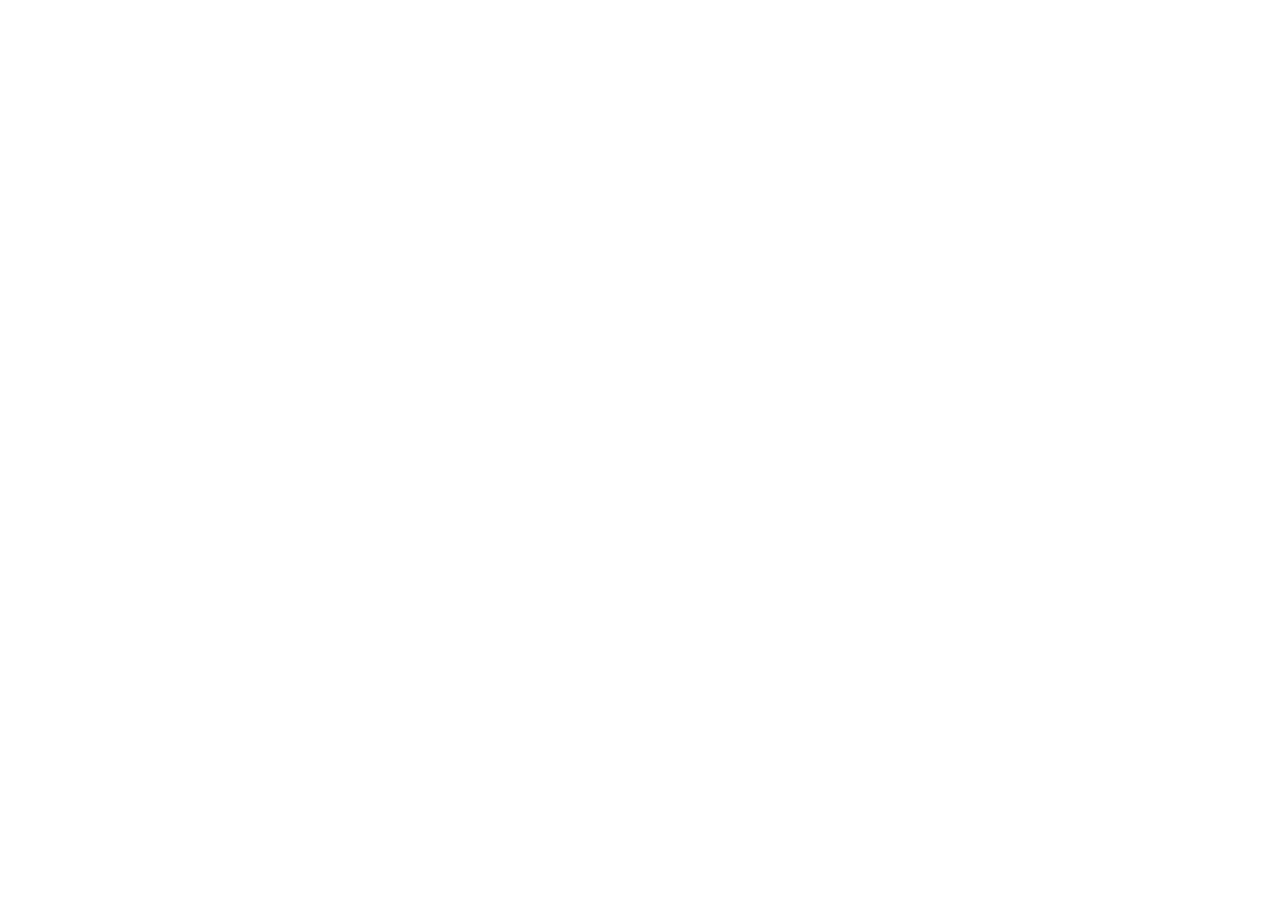
==== Frontend/index.html @ db8a0008 "creacion de la carpeta Frontend" ====
<!DOCTYPE html>
<html lang="en">
<head>
    <meta charset="UTF-8">
    <meta name="viewport" content="width=device-width, initial-scale=1.0">
    <title>Document</title>
</head>
<body>
    
</body>
</html>
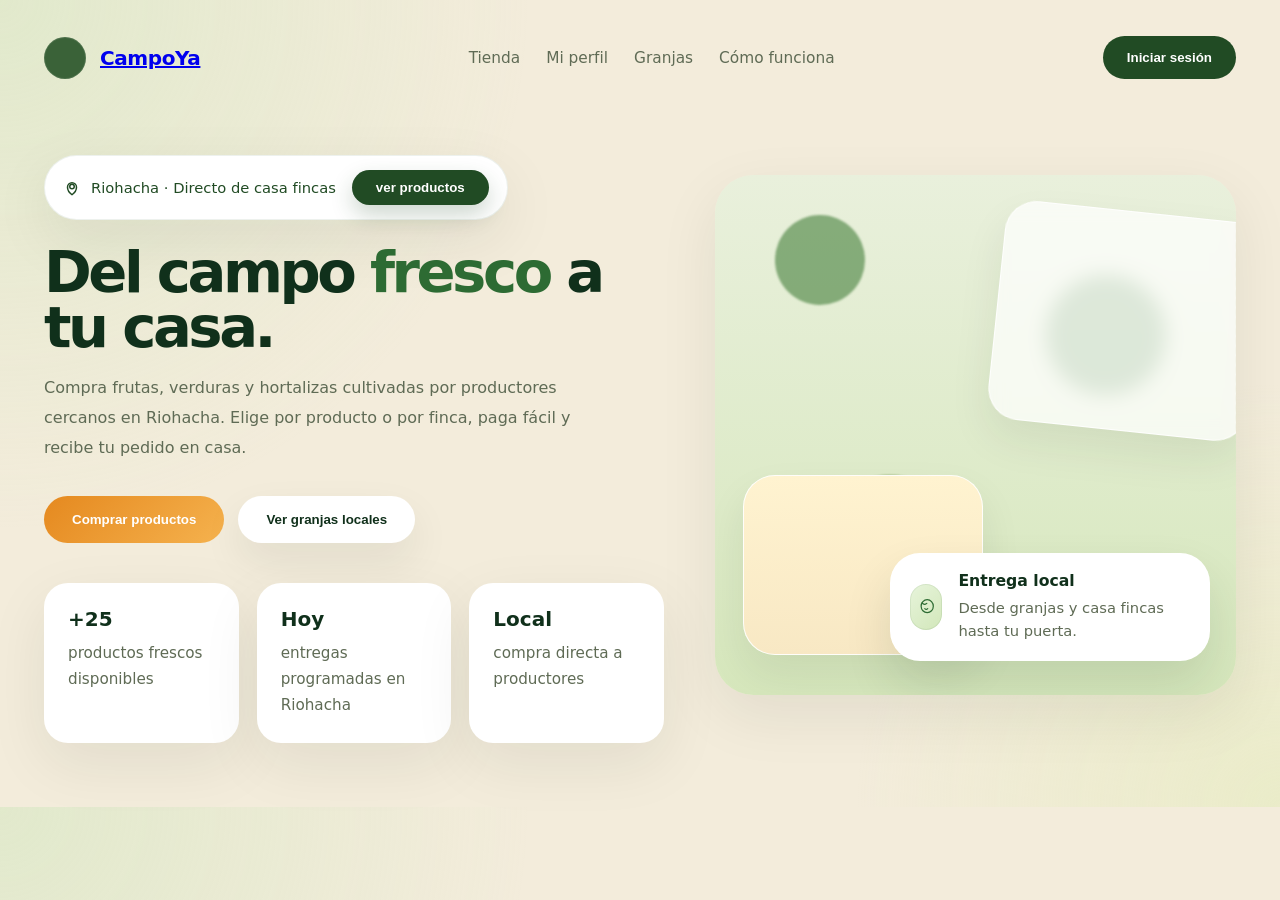
==== commit f50b789a: "Creacion del index y carrito" ====
--- a/Frontend/index.html
+++ b/Frontend/index.html
@@ -1,11 +1,84 @@
 <!DOCTYPE html>
-<html lang="en">
+<html lang="es">
 <head>
     <meta charset="UTF-8">
     <meta name="viewport" content="width=device-width, initial-scale=1.0">
-    <title>Document</title>
+    <title>CampoYa</title>
+    <link rel="stylesheet" href="styles/styles.css">
 </head>
 <body>
-    
+    <main class="page">
+        <header class="topbar">
+            <a href="#" class="brand">
+                <span class="brand-circle"></span>
+                CampoYa
+            </a>
+            <ul class="nav-links">
+                <li><a href="#">Tienda</a></li>
+                <li><a href="#">Mi perfil</a></li>
+                <li><a href="#">Granjas</a></li>
+                <li><a href="#">Cómo funciona</a></li>
+            </ul>
+            <button class="login-btn">Iniciar sesión</button>
+        </header>
+
+        <section class="hero">
+            <div class="hero-main">
+                <div class="search-panel">
+                    <span>
+                        <svg viewBox="0 0 24 24" fill="none" stroke="currentColor" stroke-width="2" stroke-linecap="round" stroke-linejoin="round">
+                            <path d="M12 21s-6-4.35-6-10a6 6 0 1 1 12 0c0 5.65-6 10-6 10z"></path>
+                            <circle cx="12" cy="10" r="3"></circle>
+                        </svg>
+                        Riohacha · Directo de casa fincas
+                    </span>
+                    <button>ver productos</button>
+                </div>
+                <h1 class="hero-title">Del campo <em>fresco</em> a tu casa.</h1>
+                <p class="hero-copy">Compra frutas, verduras y hortalizas cultivadas por productores cercanos en Riohacha. Elige por producto o por finca, paga fácil y recibe tu pedido en casa.</p>
+                <div class="actions">
+                    <button class="primary">Comprar productos</button>
+                    <button class="secondary">Ver granjas locales</button>
+                </div>
+                <div class="stats-grid">
+                    <div class="stat-card">
+                        <strong>+25</strong>
+                        <span>productos frescos disponibles</span>
+                    </div>
+                    <div class="stat-card">
+                        <strong>Hoy</strong>
+                        <span>entregas programadas en Riohacha</span>
+                    </div>
+                    <div class="stat-card">
+                        <strong>Local</strong>
+                        <span>compra directa a productores</span>
+                    </div>
+                </div>
+            </div>
+
+            <div class="hero-visual">
+                <div class="visual-card">
+                    <div class="circle-dot small"></div>
+                    <div class="circle-dot medium"></div>
+                    <div class="circle-dot large"></div>
+                    <div class="visual-box top"></div>
+                    <div class="visual-box bottom"></div>
+                    <div class="info-bubble">
+                        <div class="info-icon">
+                            <svg viewBox="0 0 64 64" fill="none" stroke="#2d6b33" stroke-width="3" stroke-linecap="round" stroke-linejoin="round">
+                                <path d="M20 30c0-8.8 6.7-16 15-16s15 7.2 15 16c0 8.8-6.7 16-15 16S20 38.8 20 30z"></path>
+                                <path d="M29 36c2.4 2.4 4.8 2.4 7.2 0"></path>
+                                <path d="M22 22c3 3.5 7.8 4.5 12 1"></path>
+                            </svg>
+                        </div>
+                        <div class="info-text">
+                            <strong>Entrega local</strong>
+                            <small>Desde granjas y casa fincas hasta tu puerta.</small>
+                        </div>
+                    </div>
+                </div>
+            </div>
+        </section>
+    </main>
 </body>
 </html>
--- a/Frontend/styles/styles.css
+++ b/Frontend/styles/styles.css
@@ -0,0 +1,357 @@
+ :root {
+            --bg: #f3ecdb;
+            --surface: #ffffff;
+            --surface-soft: #f7f3ea;
+            --text: #10301b;
+            --text-muted: #5f6b55;
+            --green: #214b24;
+            --green-soft: #e3f2d9;
+            --accent: #f39c2d;
+            --shadow: 0 20px 60px rgba(22, 42, 23, 0.08);
+            --radius: 28px;
+            --card-radius: 24px;
+        }
+
+        * {
+            box-sizing: border-box;
+        }
+
+        body {
+            margin: 0;
+            font-family: Inter, system-ui, -apple-system, BlinkMacSystemFont, "Segoe UI", sans-serif;
+            background: radial-gradient(circle at top left, rgba(198, 229, 181, 0.4), transparent 35%),
+                        radial-gradient(circle at bottom right, rgba(227, 236, 186, 0.55), transparent 28%),
+                        var(--bg);
+            color: var(--text);
+        }
+
+        .page {
+            max-width: 1240px;
+            margin: 0 auto;
+            padding: 36px 24px 64px;
+        }
+
+        .topbar {
+            display: flex;
+            align-items: center;
+            justify-content: space-between;
+            gap: 16px;
+            flex-wrap: wrap;
+        }
+
+        .brand {
+            display: inline-flex;
+            align-items: center;
+            gap: 14px;
+            font-weight: 700;
+            font-size: 1.25rem;
+            letter-spacing: -0.02em;
+            texte-decoration: none;
+        }
+
+        .brand-circle {
+            width: 42px;
+            height: 42px;
+            border-radius: 50%;
+            background: #3a6238;
+            box-shadow: inset 0 0 0 1px rgba(255,255,255,0.1);
+            text-decoration: none;
+        }
+
+        .nav-links {
+            display: flex;
+            gap: 26px;
+            list-style: none;
+            padding: 0;
+            margin: 0;
+            color: var(--text-muted);
+            font-size: 0.96rem;
+        }
+
+        .nav-links li a {
+            text-decoration: none;
+            color: inherit;
+            transition: color 0.2s ease;
+        }
+
+        .nav-links li a:hover {
+            color: var(--green);
+        }
+
+        .login-btn {
+            padding: 14px 24px;
+            border-radius: 999px;
+            border: none;
+            background: var(--green);
+            color: white;
+            font-weight: 600;
+            cursor: pointer;
+            transition: transform 0.2s ease, box-shadow 0.2s ease;
+        }
+
+        .login-btn:hover {
+            transform: translateY(-1px);
+            box-shadow: 0 14px 30px rgba(33, 75, 36, 0.18);
+        }
+
+        .hero {
+            display: grid;
+            grid-template-columns: 1.2fr 1fr;
+            gap: 46px;
+            align-items: center;
+            margin-top: 48px;
+        }
+
+        .hero-main {
+            max-width: 620px;
+        }
+
+        .search-panel {
+            display: inline-flex;
+            align-items: center;
+            gap: 16px;
+            background: var(--surface);
+            padding: 14px 18px;
+            border-radius: 999px;
+            box-shadow: var(--shadow);
+            margin-top: 28px;
+            border: 1px solid rgba(33, 75, 36, 0.08);
+        }
+
+        .search-panel span {
+            display: inline-flex;
+            align-items: center;
+            gap: 10px;
+            font-size: 0.92rem;
+            color: var(--green);
+        }
+
+        .search-panel svg {
+            width: 18px;
+            height: 18px;
+            color: var(--green);
+        }
+
+        .search-panel button {
+            padding: 10px 24px;
+            border-radius: 999px;
+            border: none;
+            background: var(--green);
+            color: white;
+            font-weight: 600;
+            cursor: pointer;
+            box-shadow: 0 10px 22px rgba(33, 75, 36, 0.22);
+        }
+
+        .hero-title {
+            font-size: clamp(3rem, 4.5vw, 4.5rem);
+            line-height: 0.95;
+            margin: 26px 0 18px;
+            letter-spacing: -0.06em;
+        }
+
+        .hero-title em {
+            font-style: normal;
+            font-weight: 700;
+            color: #2d6b33;
+        }
+
+        .hero-copy {
+            max-width: 560px;
+            color: var(--text-muted);
+            line-height: 1.85;
+            font-size: 1rem;
+        }
+
+        .actions {
+            display: flex;
+            flex-wrap: wrap;
+            gap: 14px;
+            margin: 34px 0 40px;
+        }
+
+        .actions .primary,
+        .actions .secondary {
+            padding: 16px 28px;
+            border-radius: 999px;
+            font-weight: 700;
+            border: none;
+            cursor: pointer;
+        }
+
+        .actions .primary {
+            color: white;
+            background: linear-gradient(135deg, #e5891f, #f5b24e);
+        }
+
+        .actions .secondary {
+            background: var(--surface);
+            color: var(--text);
+            box-shadow: 0 18px 40px rgba(20, 40, 24, 0.08);
+        }
+
+        .stats-grid {
+            display: grid;
+            grid-template-columns: repeat(3, minmax(0, 1fr));
+            gap: 18px;
+        }
+
+        .stat-card {
+            padding: 24px;
+            border-radius: 24px;
+            background: var(--surface);
+            box-shadow: var(--shadow);
+        }
+
+        .stat-card strong {
+            display: block;
+            font-size: 1.25rem;
+            margin-bottom: 10px;
+        }
+
+        .stat-card span {
+            color: var(--text-muted);
+            font-size: 0.95rem;
+            line-height: 1.7;
+        }
+
+        .hero-visual {
+            position: relative;
+            min-height: 520px;
+            display: flex;
+            align-items: center;
+            justify-content: center;
+        }
+
+        .visual-card {
+            position: relative;
+            width: 100%;
+            height: 100%;
+            min-height: 520px;
+            border-radius: 38px;
+            background: linear-gradient(180deg, #e9f0dc 0%, #d6e7bc 100%);
+            box-shadow: var(--shadow);
+            overflow: hidden;
+        }
+
+        .circle-dot {
+            position: absolute;
+            border-radius: 50%;
+            background: rgba(80, 135, 71, 0.65);
+            filter: blur(1px);
+        }
+
+        .circle-dot.small { width: 90px; height: 90px; top: 40px; left: 60px; }
+        .circle-dot.medium { width: 120px; height: 120px; top: 100px; right: 70px; }
+        .circle-dot.large { width: 130px; height: 130px; bottom: 90px; left: 110px; background: rgba(139, 170, 105, 0.9); }
+
+        .visual-box {
+            position: absolute;
+            width: 260px;
+            height: 220px;
+            border-radius: 32px;
+            background: rgba(255,255,255,0.72);
+            backdrop-filter: blur(10px);
+            border: 1px solid rgba(255,255,255,0.9);
+            box-shadow: 0 20px 40px rgba(22, 42, 23, 0.08);
+        }
+
+        .visual-box.top {
+            top: 36px;
+            right: -20px;
+            transform: rotate(6deg);
+        }
+
+        .visual-box.bottom {
+            bottom: 40px;
+            left: 28px;
+            width: 240px;
+            height: 180px;
+            background: linear-gradient(180deg, #fff3d0 0%, #f8e8c4 100%);
+        }
+
+        .info-bubble {
+            position: absolute;
+            bottom: 34px;
+            right: 26px;
+            width: 100%;
+            max-width: 320px;
+            padding: 18px 20px;
+            border-radius: 30px;
+            background: white;
+            box-shadow: 0 24px 48px rgba(20, 50, 24, 0.12);
+            display: flex;
+            gap: 16px;
+            align-items: center;
+        }
+
+        .info-icon {
+            width: 46px;
+            height: 46px;
+            border-radius: 18px;
+            background: linear-gradient(135deg, #e7f4db, #d2e7ba);
+            display: grid;
+            place-items: center;
+            box-shadow: inset 0 0 0 1px rgba(33,75,36,0.08);
+        }
+
+        .info-icon svg {
+            width: 26px;
+            height: 26px;
+        }
+
+        .info-text strong {
+            display: block;
+            font-size: 0.98rem;
+            margin-bottom: 6px;
+        }
+
+        .info-text small {
+            color: var(--text-muted);
+            font-size: 0.92rem;
+            line-height: 1.6;
+        }
+
+        @media (max-width: 980px) {
+            .hero {
+                grid-template-columns: 1fr;
+            }
+
+            .stats-grid {
+                grid-template-columns: 1fr;
+            }
+
+            .hero-visual {
+                min-height: 460px;
+            }
+        }
+
+        @media (max-width: 720px) {
+            .topbar {
+                flex-direction: column;
+                align-items: flex-start;
+            }
+
+            .nav-links {
+                flex-wrap: wrap;
+                gap: 12px;
+            }
+
+            .hero {
+                margin-top: 28px;
+            }
+
+            .hero-title {
+                font-size: 2.8rem;
+            }
+
+            .search-panel {
+                flex-wrap: wrap;
+                justify-content: center;
+                text-align: center;
+            }
+
+            .actions {
+                justify-content: center;
+            }
+        }
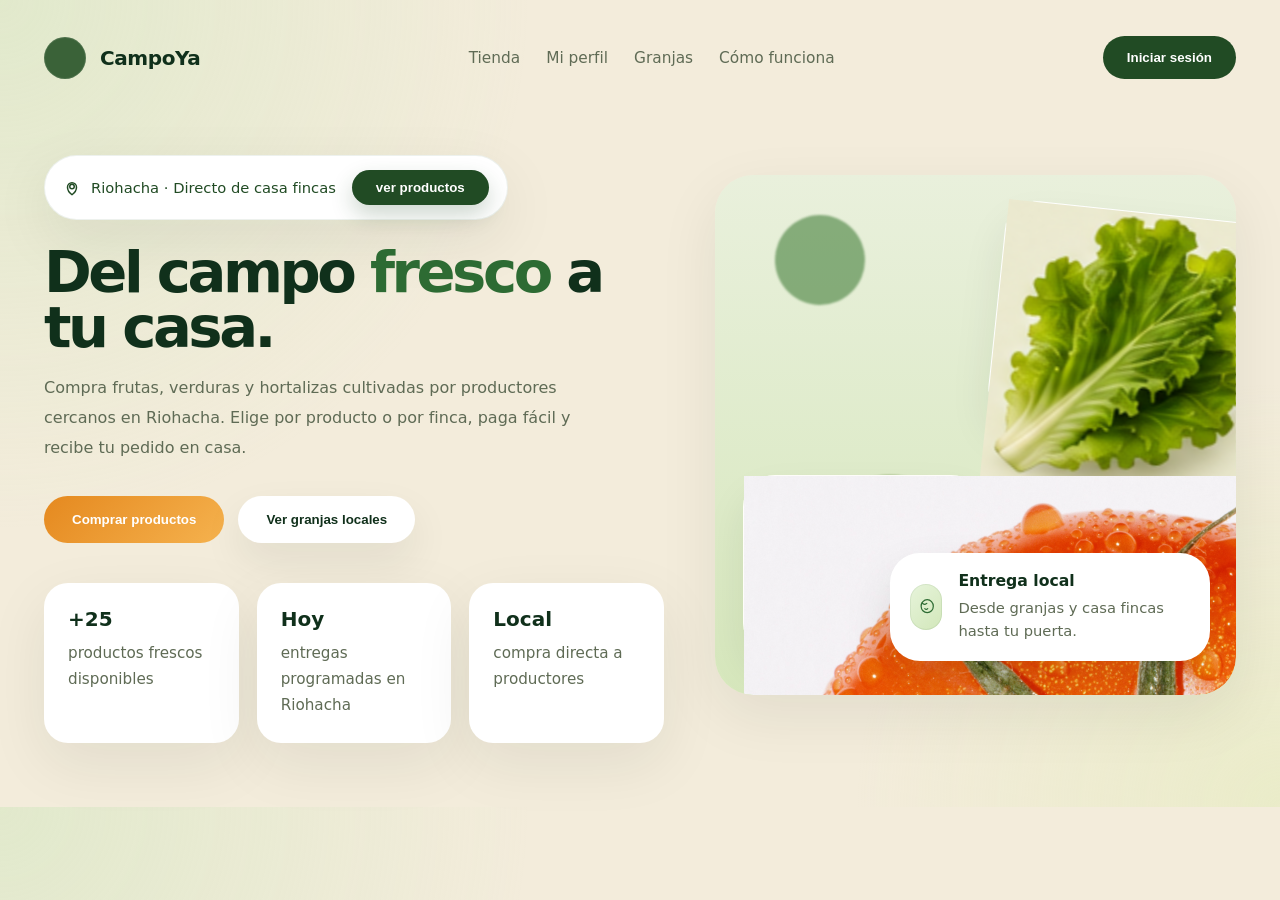
==== commit 394e7a09: "todo para la otra rama" ====
--- a/Frontend/index.html
+++ b/Frontend/index.html
@@ -61,8 +61,12 @@
                     <div class="circle-dot small"></div>
                     <div class="circle-dot medium"></div>
                     <div class="circle-dot large"></div>
-                    <div class="visual-box top"></div>
-                    <div class="visual-box bottom"></div>
+                    <div class="visual-box top">
+                        <img src="styles/Captura de pantalla 2026-06-02 a la(s) 1.56.41 p.m..png" alt="Frutas frescas">
+                    </div>
+                    <div class="visual-box bottom">
+                        <img src="styles/tomate.png" alt="Verduras frescas">
+                    </div>
                     <div class="info-bubble">
                         <div class="info-icon">
                             <svg viewBox="0 0 64 64" fill="none" stroke="#2d6b33" stroke-width="3" stroke-linecap="round" stroke-linejoin="round">
--- a/Frontend/styles/styles.css
+++ b/Frontend/styles/styles.css
@@ -46,7 +46,8 @@
             font-weight: 700;
             font-size: 1.25rem;
             letter-spacing: -0.02em;
-            texte-decoration: none;
+                text-decoration: none;
+                color: var(--text);
         }
 
         .brand-circle {
@@ -267,6 +268,7 @@
             left: 28px;
             width: 240px;
             height: 180px;
+            object-fit: cover;
             background: linear-gradient(180deg, #fff3d0 0%, #f8e8c4 100%);
         }
 
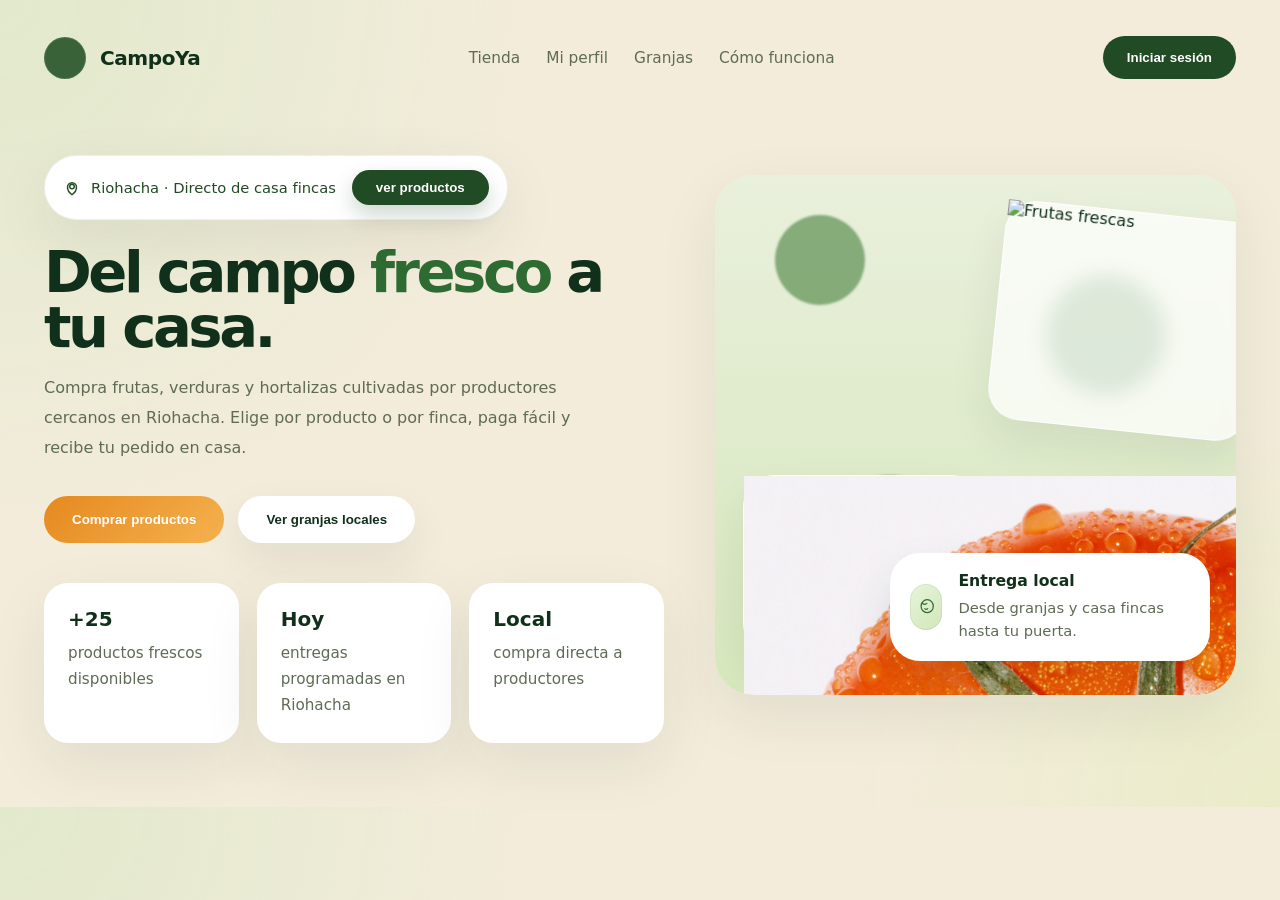
==== commit e8811bdb: "creacion del Login" ====
--- a/Frontend/index.html
+++ b/Frontend/index.html
@@ -19,7 +19,7 @@
                 <li><a href="#">Granjas</a></li>
                 <li><a href="#">Cómo funciona</a></li>
             </ul>
-            <button class="login-btn">Iniciar sesión</button>
+            <button class="login-btn" onclick="window.location.href='admin.html'">Iniciar sesión</button>
         </header>
 
         <section class="hero">
--- a/Frontend/styles/styles.css
+++ b/Frontend/styles/styles.css
@@ -314,46 +314,6 @@
             line-height: 1.6;
         }
 
-        @media (max-width: 980px) {
-            .hero {
-                grid-template-columns: 1fr;
-            }
-
-            .stats-grid {
-                grid-template-columns: 1fr;
-            }
-
-            .hero-visual {
-                min-height: 460px;
-            }
-        }
-
-        @media (max-width: 720px) {
-            .topbar {
-                flex-direction: column;
-                align-items: flex-start;
-            }
-
-            .nav-links {
-                flex-wrap: wrap;
-                gap: 12px;
-            }
-
-            .hero {
-                margin-top: 28px;
-            }
-
-            .hero-title {
-                font-size: 2.8rem;
-            }
-
-            .search-panel {
-                flex-wrap: wrap;
-                justify-content: center;
-                text-align: center;
-            }
-
-            .actions {
-                justify-content: center;
-            }
-        }+       
+
+        
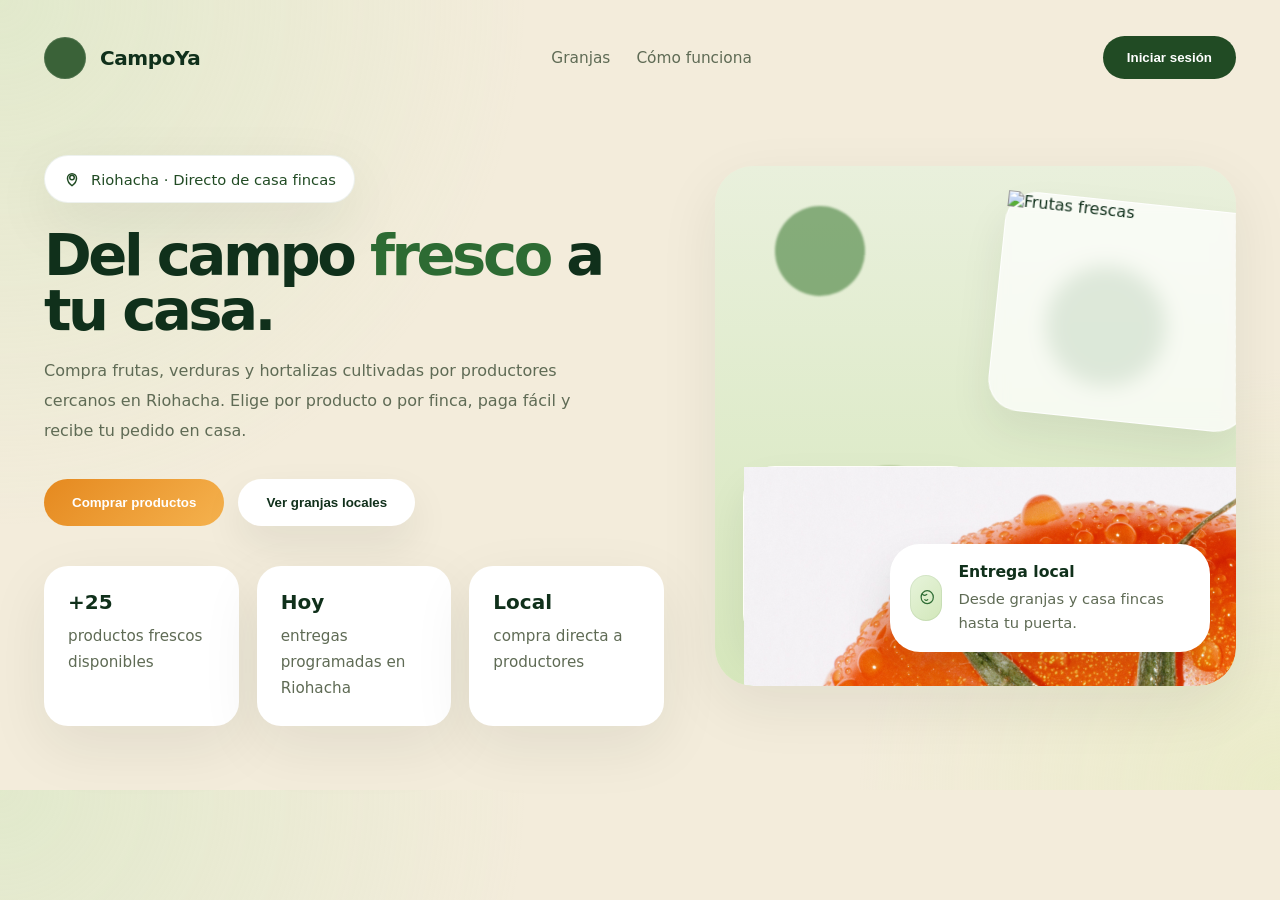
==== commit ea14e570: "creacxion de login y crear cuenta" ====
--- a/Frontend/index.html
+++ b/Frontend/index.html
@@ -14,8 +14,7 @@
                 CampoYa
             </a>
             <ul class="nav-links">
-                <li><a href="#">Tienda</a></li>
-                <li><a href="#">Mi perfil</a></li>
+                
                 <li><a href="#">Granjas</a></li>
                 <li><a href="#">Cómo funciona</a></li>
             </ul>
@@ -31,8 +30,7 @@
                             <circle cx="12" cy="10" r="3"></circle>
                         </svg>
                         Riohacha · Directo de casa fincas
-                    </span>
-                    <button>ver productos</button>
+                    
                 </div>
                 <h1 class="hero-title">Del campo <em>fresco</em> a tu casa.</h1>
                 <p class="hero-copy">Compra frutas, verduras y hortalizas cultivadas por productores cercanos en Riohacha. Elige por producto o por finca, paga fácil y recibe tu pedido en casa.</p>
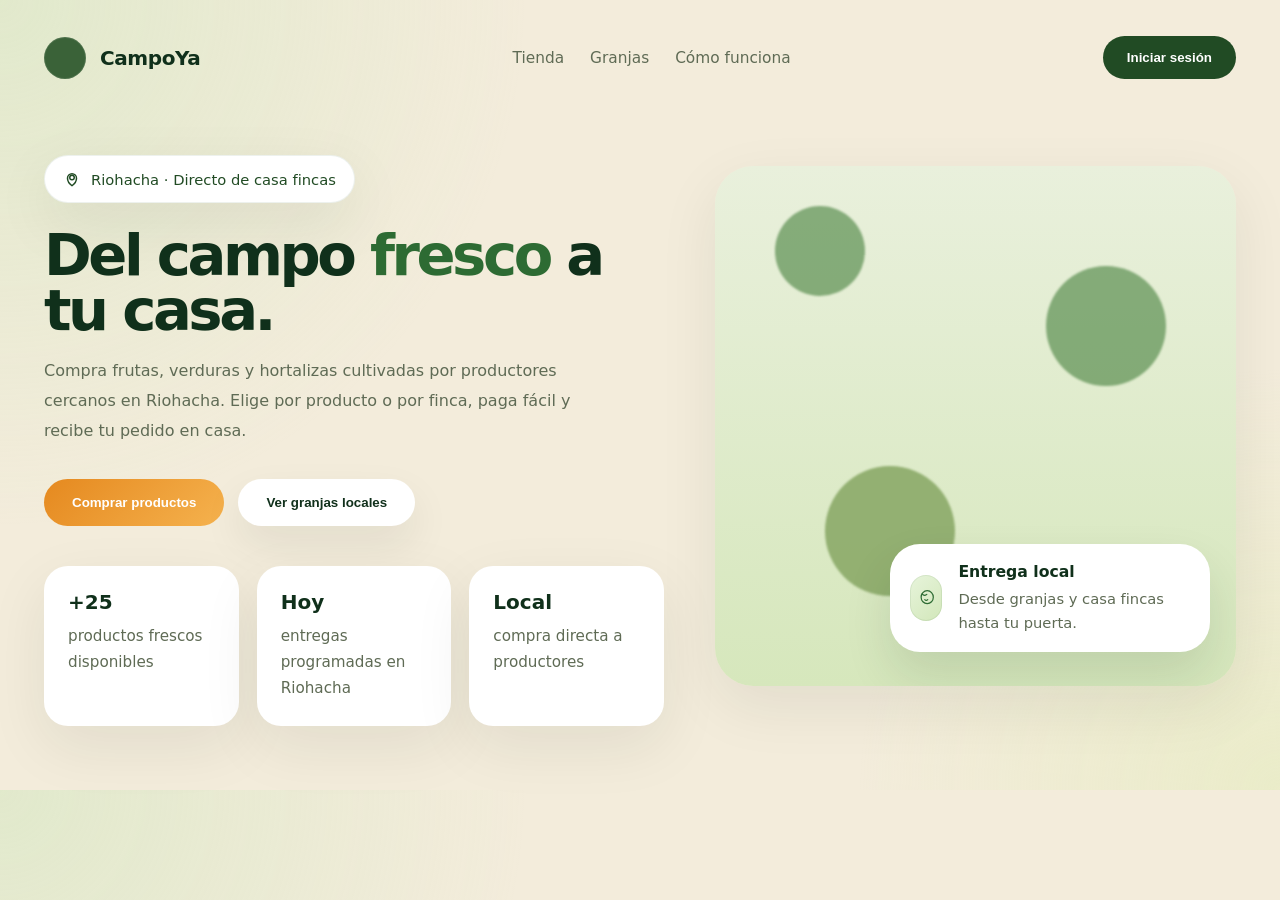
==== commit c1c3707a: "v1.11.0" ====
--- a/Frontend/index.html
+++ b/Frontend/index.html
@@ -4,21 +4,23 @@
     <meta charset="UTF-8">
     <meta name="viewport" content="width=device-width, initial-scale=1.0">
     <title>CampoYa</title>
-    <link rel="stylesheet" href="styles/styles.css">
+    <link rel="stylesheet" href="CSS/styles.css">
 </head>
 <body>
     <main class="page">
         <header class="topbar">
-            <a href="#" class="brand">
+            <a href="index.html" class="brand">
                 <span class="brand-circle"></span>
                 CampoYa
             </a>
             <ul class="nav-links">
-                
+                <li><a href="producto.html">Tienda</a></li>
                 <li><a href="#">Granjas</a></li>
                 <li><a href="#">Cómo funciona</a></li>
             </ul>
-            <button class="login-btn" onclick="window.location.href='admin.html'">Iniciar sesión</button>
+            <div id="auth-area">
+                <button class="login-btn" onclick="window.location.href='sesion.html'">Iniciar sesión</button>
+            </div>
         </header>
 
         <section class="hero">
@@ -30,12 +32,12 @@
                             <circle cx="12" cy="10" r="3"></circle>
                         </svg>
                         Riohacha · Directo de casa fincas
-                    
+                    </span>
                 </div>
                 <h1 class="hero-title">Del campo <em>fresco</em> a tu casa.</h1>
                 <p class="hero-copy">Compra frutas, verduras y hortalizas cultivadas por productores cercanos en Riohacha. Elige por producto o por finca, paga fácil y recibe tu pedido en casa.</p>
                 <div class="actions">
-                    <button class="primary">Comprar productos</button>
+                    <button class="primary" onclick="window.location.href='producto.html'">Comprar productos</button>
                     <button class="secondary">Ver granjas locales</button>
                 </div>
                 <div class="stats-grid">
@@ -59,12 +61,6 @@
                     <div class="circle-dot small"></div>
                     <div class="circle-dot medium"></div>
                     <div class="circle-dot large"></div>
-                    <div class="visual-box top">
-                        <img src="styles/Captura de pantalla 2026-06-02 a la(s) 1.56.41 p.m..png" alt="Frutas frescas">
-                    </div>
-                    <div class="visual-box bottom">
-                        <img src="styles/tomate.png" alt="Verduras frescas">
-                    </div>
                     <div class="info-bubble">
                         <div class="info-icon">
                             <svg viewBox="0 0 64 64" fill="none" stroke="#2d6b33" stroke-width="3" stroke-linecap="round" stroke-linejoin="round">
@@ -82,5 +78,23 @@
             </div>
         </section>
     </main>
+
+    <script>
+        const username = localStorage.getItem('username');
+        const token    = localStorage.getItem('access');
+        const authArea = document.getElementById('auth-area');
+
+        if (username && token) {
+            authArea.innerHTML = `
+                <div style="display:flex; align-items:center; gap:12px;">
+                    <a href="carrito.html" style="text-decoration:none; color:var(--text); font-weight:600; font-size:1.3rem;">
+                        🛒
+                    </a>
+                    <button class="login-btn" onclick="window.location.href='perfil.html'">
+                        👤 ${username}
+                    </button>
+                </div>`;
+        }
+    </script>
 </body>
 </html>
--- a/Frontend/CSS/styles.css
+++ b/Frontend/CSS/styles.css
@@ -0,0 +1,319 @@
+ :root {
+            --bg: #f3ecdb;
+            --surface: #ffffff;
+            --surface-soft: #f7f3ea;
+            --text: #10301b;
+            --text-muted: #5f6b55;
+            --green: #214b24;
+            --green-soft: #e3f2d9;
+            --accent: #f39c2d;
+            --shadow: 0 20px 60px rgba(22, 42, 23, 0.08);
+            --radius: 28px;
+            --card-radius: 24px;
+        }
+
+        * {
+            box-sizing: border-box;
+        }
+
+        body {
+            margin: 0;
+            font-family: Inter, system-ui, -apple-system, BlinkMacSystemFont, "Segoe UI", sans-serif;
+            background: radial-gradient(circle at top left, rgba(198, 229, 181, 0.4), transparent 35%),
+                        radial-gradient(circle at bottom right, rgba(227, 236, 186, 0.55), transparent 28%),
+                        var(--bg);
+            color: var(--text);
+        }
+
+        .page {
+            max-width: 1240px;
+            margin: 0 auto;
+            padding: 36px 24px 64px;
+        }
+
+        .topbar {
+            display: flex;
+            align-items: center;
+            justify-content: space-between;
+            gap: 16px;
+            flex-wrap: wrap;
+        }
+
+        .brand {
+            display: inline-flex;
+            align-items: center;
+            gap: 14px;
+            font-weight: 700;
+            font-size: 1.25rem;
+            letter-spacing: -0.02em;
+                text-decoration: none;
+                color: var(--text);
+        }
+
+        .brand-circle {
+            width: 42px;
+            height: 42px;
+            border-radius: 50%;
+            background: #3a6238;
+            box-shadow: inset 0 0 0 1px rgba(255,255,255,0.1);
+            text-decoration: none;
+        }
+
+        .nav-links {
+            display: flex;
+            gap: 26px;
+            list-style: none;
+            padding: 0;
+            margin: 0;
+            color: var(--text-muted);
+            font-size: 0.96rem;
+        }
+
+        .nav-links li a {
+            text-decoration: none;
+            color: inherit;
+            transition: color 0.2s ease;
+        }
+
+        .nav-links li a:hover {
+            color: var(--green);
+        }
+
+        .login-btn {
+            padding: 14px 24px;
+            border-radius: 999px;
+            border: none;
+            background: var(--green);
+            color: white;
+            font-weight: 600;
+            cursor: pointer;
+            transition: transform 0.2s ease, box-shadow 0.2s ease;
+        }
+
+        .login-btn:hover {
+            transform: translateY(-1px);
+            box-shadow: 0 14px 30px rgba(33, 75, 36, 0.18);
+        }
+
+        .hero {
+            display: grid;
+            grid-template-columns: 1.2fr 1fr;
+            gap: 46px;
+            align-items: center;
+            margin-top: 48px;
+        }
+
+        .hero-main {
+            max-width: 620px;
+        }
+
+        .search-panel {
+            display: inline-flex;
+            align-items: center;
+            gap: 16px;
+            background: var(--surface);
+            padding: 14px 18px;
+            border-radius: 999px;
+            box-shadow: var(--shadow);
+            margin-top: 28px;
+            border: 1px solid rgba(33, 75, 36, 0.08);
+        }
+
+        .search-panel span {
+            display: inline-flex;
+            align-items: center;
+            gap: 10px;
+            font-size: 0.92rem;
+            color: var(--green);
+        }
+
+        .search-panel svg {
+            width: 18px;
+            height: 18px;
+            color: var(--green);
+        }
+
+        .search-panel button {
+            padding: 10px 24px;
+            border-radius: 999px;
+            border: none;
+            background: var(--green);
+            color: white;
+            font-weight: 600;
+            cursor: pointer;
+            box-shadow: 0 10px 22px rgba(33, 75, 36, 0.22);
+        }
+
+        .hero-title {
+            font-size: clamp(3rem, 4.5vw, 4.5rem);
+            line-height: 0.95;
+            margin: 26px 0 18px;
+            letter-spacing: -0.06em;
+        }
+
+        .hero-title em {
+            font-style: normal;
+            font-weight: 700;
+            color: #2d6b33;
+        }
+
+        .hero-copy {
+            max-width: 560px;
+            color: var(--text-muted);
+            line-height: 1.85;
+            font-size: 1rem;
+        }
+
+        .actions {
+            display: flex;
+            flex-wrap: wrap;
+            gap: 14px;
+            margin: 34px 0 40px;
+        }
+
+        .actions .primary,
+        .actions .secondary {
+            padding: 16px 28px;
+            border-radius: 999px;
+            font-weight: 700;
+            border: none;
+            cursor: pointer;
+        }
+
+        .actions .primary {
+            color: white;
+            background: linear-gradient(135deg, #e5891f, #f5b24e);
+        }
+
+        .actions .secondary {
+            background: var(--surface);
+            color: var(--text);
+            box-shadow: 0 18px 40px rgba(20, 40, 24, 0.08);
+        }
+
+        .stats-grid {
+            display: grid;
+            grid-template-columns: repeat(3, minmax(0, 1fr));
+            gap: 18px;
+        }
+
+        .stat-card {
+            padding: 24px;
+            border-radius: 24px;
+            background: var(--surface);
+            box-shadow: var(--shadow);
+        }
+
+        .stat-card strong {
+            display: block;
+            font-size: 1.25rem;
+            margin-bottom: 10px;
+        }
+
+        .stat-card span {
+            color: var(--text-muted);
+            font-size: 0.95rem;
+            line-height: 1.7;
+        }
+
+        .hero-visual {
+            position: relative;
+            min-height: 520px;
+            display: flex;
+            align-items: center;
+            justify-content: center;
+        }
+
+        .visual-card {
+            position: relative;
+            width: 100%;
+            height: 100%;
+            min-height: 520px;
+            border-radius: 38px;
+            background: linear-gradient(180deg, #e9f0dc 0%, #d6e7bc 100%);
+            box-shadow: var(--shadow);
+            overflow: hidden;
+        }
+
+        .circle-dot {
+            position: absolute;
+            border-radius: 50%;
+            background: rgba(80, 135, 71, 0.65);
+            filter: blur(1px);
+        }
+
+        .circle-dot.small { width: 90px; height: 90px; top: 40px; left: 60px; }
+        .circle-dot.medium { width: 120px; height: 120px; top: 100px; right: 70px; }
+        .circle-dot.large { width: 130px; height: 130px; bottom: 90px; left: 110px; background: rgba(139, 170, 105, 0.9); }
+
+        .visual-box {
+            position: absolute;
+            width: 260px;
+            height: 220px;
+            border-radius: 32px;
+            background: rgba(255,255,255,0.72);
+            backdrop-filter: blur(10px);
+            border: 1px solid rgba(255,255,255,0.9);
+            box-shadow: 0 20px 40px rgba(22, 42, 23, 0.08);
+        }
+
+        .visual-box.top {
+            top: 36px;
+            right: -20px;
+            transform: rotate(6deg);
+        }
+
+        .visual-box.bottom {
+            bottom: 40px;
+            left: 28px;
+            width: 240px;
+            height: 180px;
+            object-fit: cover;
+            background: linear-gradient(180deg, #fff3d0 0%, #f8e8c4 100%);
+        }
+
+        .info-bubble {
+            position: absolute;
+            bottom: 34px;
+            right: 26px;
+            width: 100%;
+            max-width: 320px;
+            padding: 18px 20px;
+            border-radius: 30px;
+            background: white;
+            box-shadow: 0 24px 48px rgba(20, 50, 24, 0.12);
+            display: flex;
+            gap: 16px;
+            align-items: center;
+        }
+
+        .info-icon {
+            width: 46px;
+            height: 46px;
+            border-radius: 18px;
+            background: linear-gradient(135deg, #e7f4db, #d2e7ba);
+            display: grid;
+            place-items: center;
+            box-shadow: inset 0 0 0 1px rgba(33,75,36,0.08);
+        }
+
+        .info-icon svg {
+            width: 26px;
+            height: 26px;
+        }
+
+        .info-text strong {
+            display: block;
+            font-size: 0.98rem;
+            margin-bottom: 6px;
+        }
+
+        .info-text small {
+            color: var(--text-muted);
+            font-size: 0.92rem;
+            line-height: 1.6;
+        }
+
+       
+
+        
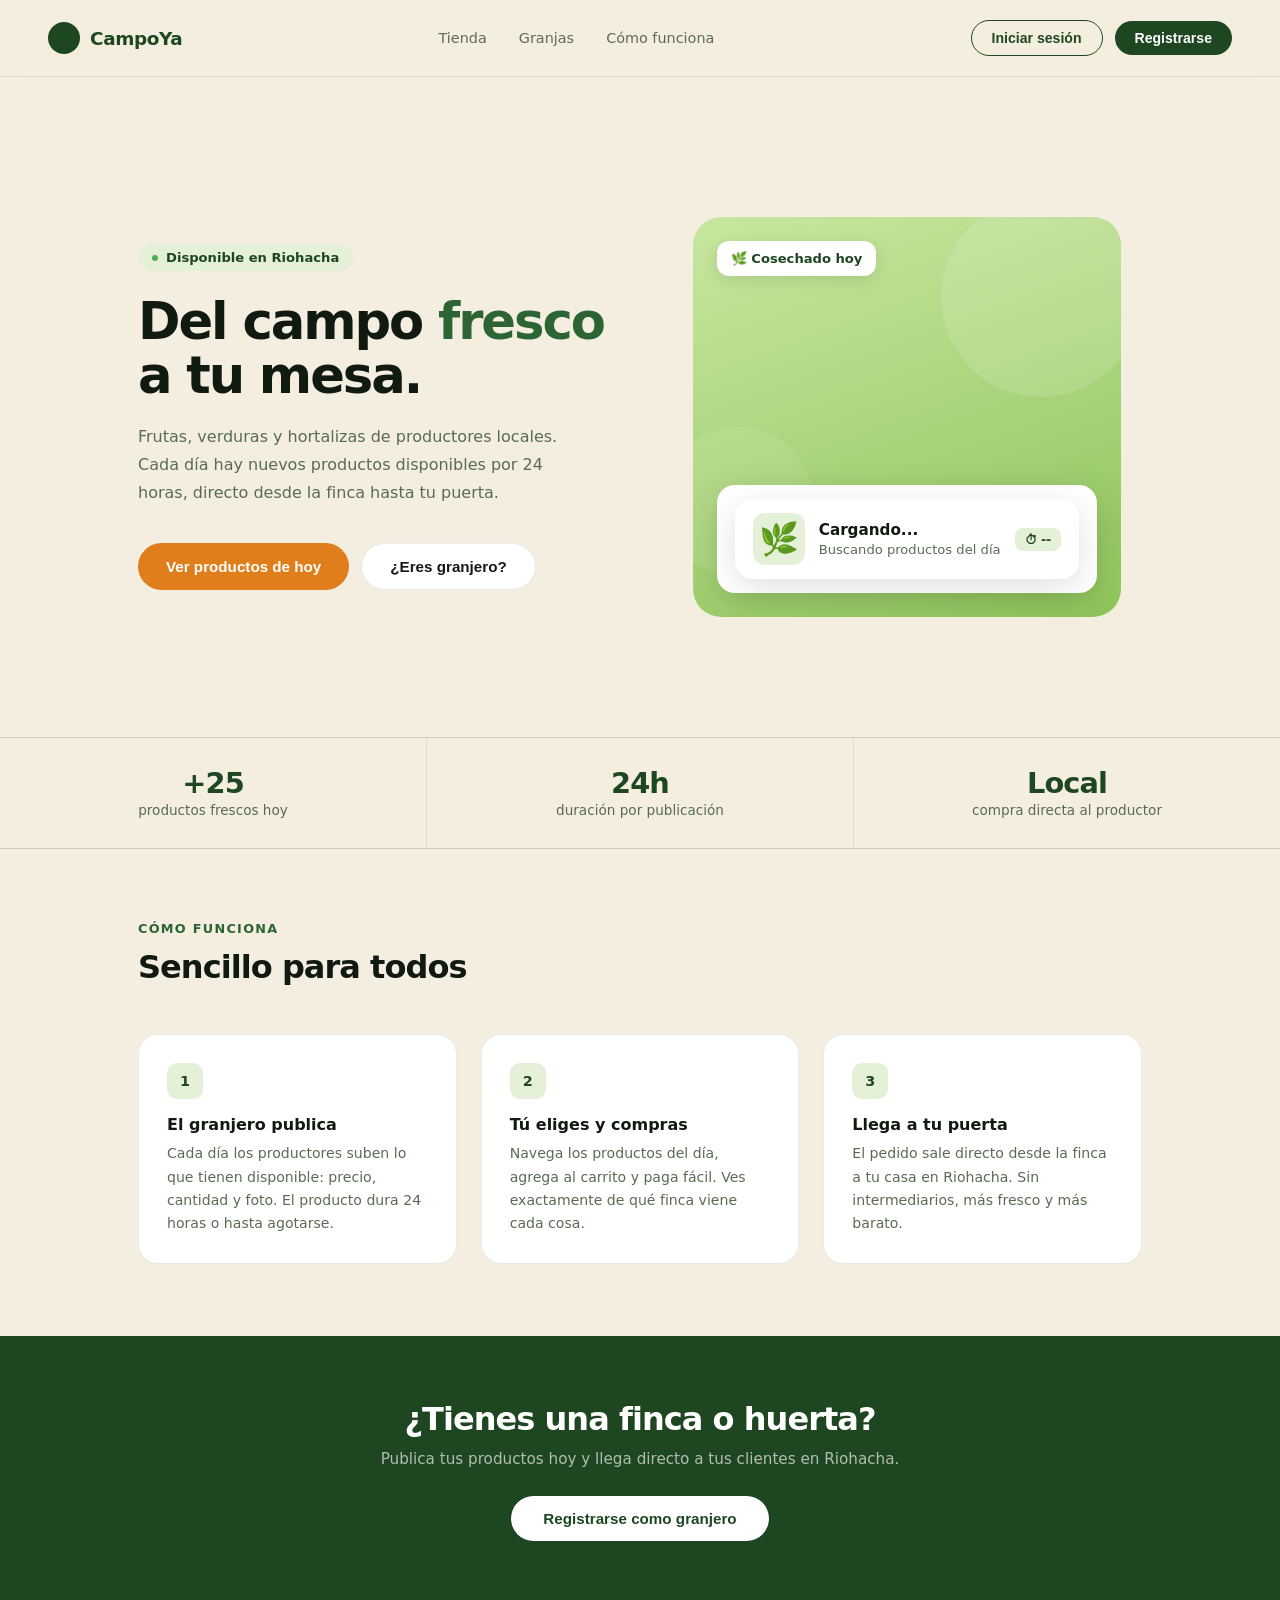
==== commit 2c1fd3c6: "CampoYa listo para despliegue" ====
--- a/Frontend/index.html
+++ b/Frontend/index.html
@@ -1,100 +1,162 @@
 <!DOCTYPE html>
 <html lang="es">
 <head>
-    <meta charset="UTF-8">
-    <meta name="viewport" content="width=device-width, initial-scale=1.0">
-    <title>CampoYa</title>
-    <link rel="stylesheet" href="CSS/styles.css">
+<meta charset="UTF-8">
+<meta name="viewport" content="width=device-width, initial-scale=1.0">
+<title>CampoYa</title>
+<link rel="stylesheet" href="CSS/styles.css">
 </head>
 <body>
-    <main class="page">
-        <header class="topbar">
-            <a href="index.html" class="brand">
-                <span class="brand-circle"></span>
-                CampoYa
-            </a>
-            <ul class="nav-links">
-                <li><a href="producto.html">Tienda</a></li>
-                <li><a href="#">Granjas</a></li>
-                <li><a href="#">Cómo funciona</a></li>
-            </ul>
-            <div id="auth-area">
-                <button class="login-btn" onclick="window.location.href='sesion.html'">Iniciar sesión</button>
+
+<nav>
+  <a href="index.html" class="brand">
+    <div class="brand-dot"></div>
+    CampoYa
+  </a>
+  <ul class="nav-links">
+    <li><a href="producto.html">Tienda</a></li>
+    <li><a href="#">Granjas</a></li>
+    <li><a href="#">Cómo funciona</a></li>
+  </ul>
+  <div class="nav-actions" id="auth-area">
+    <button class="btn-ghost" onclick="window.location.href='sesion.html'">Iniciar sesión</button>
+    <button class="btn-primary" onclick="window.location.href='registro.html'">Registrarse</button>
+  </div>
+</nav>
+
+<section class="hero">
+  <div>
+    <div class="hero-badge">
+      <span></span>
+      Disponible en Riohacha
+    </div>
+    <h1>Del campo <em>fresco</em><br>a tu mesa.</h1>
+    <p class="hero-desc">Frutas, verduras y hortalizas de productores locales. Cada día hay nuevos productos disponibles por 24 horas, directo desde la finca hasta tu puerta.</p>
+    <div class="hero-cta">
+      <button class="btn-cta" onclick="window.location.href='producto.html'">Ver productos de hoy</button>
+      <button class="btn-secondary" onclick="window.location.href='registro.html'">¿Eres granjero?</button>
+    </div>
+  </div>
+
+  <div class="hero-visual">
+    <div class="visual-main">
+      <div class="leaf-bg"></div>
+      <div class="leaf-bg-2"></div>
+      <div class="tag-float">🌿 Cosechado hoy</div>
+      <div class="product-float">
+   <div class="product-float" id="producto-destacado">
+    <div class="product-emoji">🌿</div>
+    <div class="product-info">
+        <strong>Cargando...</strong>
+        <span>Buscando productos del día</span>
+    </div>
+    <div class="product-timer">⏱ --</div>
+</div>
+    </div>
+  </div>
+</section>
+
+<div class="stats">
+  <div class="stat">
+    <strong>+25</strong>
+    <span>productos frescos hoy</span>
+  </div>
+  <div class="stat">
+    <strong>24h</strong>
+    <span>duración por publicación</span>
+  </div>
+  <div class="stat">
+    <strong>Local</strong>
+    <span>compra directa al productor</span>
+  </div>
+</div>
+
+<section class="how">
+  <p class="section-label">Cómo funciona</p>
+  <h2>Sencillo para todos</h2>
+  <div class="steps">
+    <div class="step">
+      <div class="step-num">1</div>
+      <h3>El granjero publica</h3>
+      <p>Cada día los productores suben lo que tienen disponible: precio, cantidad y foto. El producto dura 24 horas o hasta agotarse.</p>
+    </div>
+    <div class="step">
+      <div class="step-num">2</div>
+      <h3>Tú eliges y compras</h3>
+      <p>Navega los productos del día, agrega al carrito y paga fácil. Ves exactamente de qué finca viene cada cosa.</p>
+    </div>
+    <div class="step">
+      <div class="step-num">3</div>
+      <h3>Llega a tu puerta</h3>
+      <p>El pedido sale directo desde la finca a tu casa en Riohacha. Sin intermediarios, más fresco y más barato.</p>
+    </div>
+  </div>
+</section>
+
+<div class="footer-cta">
+  <h2>¿Tienes una finca o huerta?</h2>
+  <p>Publica tus productos hoy y llega directo a tus clientes en Riohacha.</p>
+  <button class="btn-white" onclick="window.location.href='registro.html'">Registrarse como granjero</button>
+</div>
+
+<script>
+// Cargar producto destacado desde la API
+async function cargarProductoDestacado() {
+    try {
+        const res      = await fetch('http://127.0.0.1:8000/api/productos/');
+        const productos = await res.json();
+
+        if (!productos.length) {
+            document.getElementById('producto-destacado').innerHTML = `
+                <div class="product-emoji">🌿</div>
+                <div class="product-info">
+                    <strong>Sin productos hoy</strong>
+                    <span>Vuelve pronto</span>
+                </div>`;
+            return;
+        }
+
+        // Tomar uno aleatorio de los disponibles
+        const p = productos[Math.floor(Math.random() * productos.length)];
+
+        const expira  = new Date(p.expira_en);
+        const ahora   = new Date();
+        const diff    = expira - ahora;
+        const horas   = Math.floor(diff / (1000 * 60 * 60));
+        const minutos = Math.floor((diff % (1000 * 60 * 60)) / (1000 * 60));
+        const timer   = horas > 0 ? `${horas}h ${minutos}m` : `${minutos}min`;
+
+        const emojis  = { verdura:'🥬', fruta:'🍉', tuberculo:'🥔', otro:'🌿' };
+        const emoji   = emojis[p.categoria] || '🌿';
+
+        document.getElementById('producto-destacado').innerHTML = `
+            <div class="product-emoji">${emoji}</div>
+            <div class="product-info">
+                <strong>${p.nombre}</strong>
+                <span>Por ${p.granjero} · $${Number(p.precio).toLocaleString('es-CO')}/lb · ${p.stock} lb disponibles</span>
             </div>
-        </header>
+            <div class="product-timer">⏱ ${timer}</div>`;
 
-        <section class="hero">
-            <div class="hero-main">
-                <div class="search-panel">
-                    <span>
-                        <svg viewBox="0 0 24 24" fill="none" stroke="currentColor" stroke-width="2" stroke-linecap="round" stroke-linejoin="round">
-                            <path d="M12 21s-6-4.35-6-10a6 6 0 1 1 12 0c0 5.65-6 10-6 10z"></path>
-                            <circle cx="12" cy="10" r="3"></circle>
-                        </svg>
-                        Riohacha · Directo de casa fincas
-                    </span>
-                </div>
-                <h1 class="hero-title">Del campo <em>fresco</em> a tu casa.</h1>
-                <p class="hero-copy">Compra frutas, verduras y hortalizas cultivadas por productores cercanos en Riohacha. Elige por producto o por finca, paga fácil y recibe tu pedido en casa.</p>
-                <div class="actions">
-                    <button class="primary" onclick="window.location.href='producto.html'">Comprar productos</button>
-                    <button class="secondary">Ver granjas locales</button>
-                </div>
-                <div class="stats-grid">
-                    <div class="stat-card">
-                        <strong>+25</strong>
-                        <span>productos frescos disponibles</span>
-                    </div>
-                    <div class="stat-card">
-                        <strong>Hoy</strong>
-                        <span>entregas programadas en Riohacha</span>
-                    </div>
-                    <div class="stat-card">
-                        <strong>Local</strong>
-                        <span>compra directa a productores</span>
-                    </div>
-                </div>
-            </div>
+    } catch (err) {
+        console.error('Error cargando producto:', err);
+    }
+}
 
-            <div class="hero-visual">
-                <div class="visual-card">
-                    <div class="circle-dot small"></div>
-                    <div class="circle-dot medium"></div>
-                    <div class="circle-dot large"></div>
-                    <div class="info-bubble">
-                        <div class="info-icon">
-                            <svg viewBox="0 0 64 64" fill="none" stroke="#2d6b33" stroke-width="3" stroke-linecap="round" stroke-linejoin="round">
-                                <path d="M20 30c0-8.8 6.7-16 15-16s15 7.2 15 16c0 8.8-6.7 16-15 16S20 38.8 20 30z"></path>
-                                <path d="M29 36c2.4 2.4 4.8 2.4 7.2 0"></path>
-                                <path d="M22 22c3 3.5 7.8 4.5 12 1"></path>
-                            </svg>
-                        </div>
-                        <div class="info-text">
-                            <strong>Entrega local</strong>
-                            <small>Desde granjas y casa fincas hasta tu puerta.</small>
-                        </div>
-                    </div>
-                </div>
-            </div>
-        </section>
-    </main>
+cargarProductoDestacado();
+</script>
 
-    <script>
-        const username = localStorage.getItem('username');
-        const token    = localStorage.getItem('access');
-        const authArea = document.getElementById('auth-area');
+<script>
+  const username = localStorage.getItem('username');
+  const token    = localStorage.getItem('access');
+  const authArea = document.getElementById('auth-area');
 
-        if (username && token) {
-            authArea.innerHTML = `
-                <div style="display:flex; align-items:center; gap:12px;">
-                    <a href="carrito.html" style="text-decoration:none; color:var(--text); font-weight:600; font-size:1.3rem;">
-                        🛒
-                    </a>
-                    <button class="login-btn" onclick="window.location.href='perfil.html'">
-                        👤 ${username}
-                    </button>
-                </div>`;
-        }
-    </script>
+  if (username && token) {
+    authArea.innerHTML = `
+      <a href="carrito.html" style="text-decoration:none;color:var(--text);font-size:1.2rem;">🛒</a>
+      <button class="btn-primary" onclick="window.location.href='perfil.html'">👤 ${username}</button>
+    `;
+  }
+</script>
+
 </body>
 </html>
--- a/Frontend/CSS/styles.css
+++ b/Frontend/CSS/styles.css
@@ -316,4 +316,434 @@
 
        
 
-        +        @import url('https://fonts.googleapis.com/css2?family=Inter:wght@400;500;600;700&display=swap');
+
+:root {
+  --bg: #f3eedf;
+  --green: #1e4620;
+  --green-mid: #2d6433;
+  --green-soft: #e4f0d8;
+  --text: #111a10;
+  --muted: #5a6b52;
+  --surface: #ffffff;
+  --accent: #e07e1b;
+  --border: rgba(30,70,32,0.1);
+}
+
+* { box-sizing: border-box; margin: 0; padding: 0; }
+
+body {
+  font-family: 'Inter', system-ui, sans-serif;
+  background: var(--bg);
+  color: var(--text);
+  min-height: 100vh;
+}
+
+/* NAV */
+nav {
+  display: flex;
+  align-items: center;
+  justify-content: space-between;
+  padding: 20px 48px;
+  background: rgba(243,238,223,0.85);
+  backdrop-filter: blur(10px);
+  position: sticky;
+  top: 0;
+  z-index: 10;
+  border-bottom: 1px solid var(--border);
+}
+
+.brand {
+  display: flex;
+  align-items: center;
+  gap: 10px;
+  font-weight: 700;
+  font-size: 1.15rem;
+  color: var(--green);
+  text-decoration: none;
+}
+
+.brand-dot {
+  width: 32px;
+  height: 32px;
+  border-radius: 50%;
+  background: var(--green);
+}
+
+.nav-links {
+  display: flex;
+  gap: 32px;
+  list-style: none;
+}
+
+.nav-links a {
+  text-decoration: none;
+  color: var(--muted);
+  font-size: 0.9rem;
+  font-weight: 500;
+  transition: color 0.2s;
+}
+
+.nav-links a:hover { color: var(--green); }
+
+.nav-actions {
+  display: flex;
+  align-items: center;
+  gap: 12px;
+}
+
+.btn-ghost {
+  padding: 9px 20px;
+  border-radius: 999px;
+  border: 1.5px solid var(--green);
+  background: transparent;
+  color: var(--green);
+  font-weight: 600;
+  font-size: 0.88rem;
+  cursor: pointer;
+  transition: all 0.2s;
+}
+
+.btn-ghost:hover {
+  background: var(--green);
+  color: white;
+}
+
+.btn-primary {
+  padding: 9px 20px;
+  border-radius: 999px;
+  border: none;
+  background: var(--green);
+  color: white;
+  font-weight: 600;
+  font-size: 0.88rem;
+  cursor: pointer;
+  transition: all 0.2s;
+}
+
+.btn-primary:hover { background: var(--green-mid); }
+
+/* HERO */
+.hero {
+  max-width: 1100px;
+  margin: 0 auto;
+  padding: 80px 48px 60px;
+  display: grid;
+  grid-template-columns: 1fr 1fr;
+  gap: 64px;
+  align-items: center;
+}
+
+.hero-badge {
+  display: inline-flex;
+  align-items: center;
+  gap: 8px;
+  background: var(--green-soft);
+  color: var(--green);
+  padding: 6px 14px;
+  border-radius: 999px;
+  font-size: 0.82rem;
+  font-weight: 600;
+  margin-bottom: 24px;
+}
+
+.hero-badge span {
+  width: 6px;
+  height: 6px;
+  border-radius: 50%;
+  background: #4caf50;
+  animation: pulse 2s infinite;
+}
+
+@keyframes pulse {
+  0%, 100% { opacity: 1; }
+  50% { opacity: 0.4; }
+}
+
+h1 {
+  font-size: clamp(2.4rem, 4vw, 3.6rem);
+  line-height: 1.05;
+  letter-spacing: -0.04em;
+  font-weight: 700;
+  margin-bottom: 20px;
+  color: var(--text);
+}
+
+h1 em {
+  font-style: normal;
+  color: var(--green-mid);
+}
+
+.hero-desc {
+  color: var(--muted);
+  font-size: 1rem;
+  line-height: 1.75;
+  margin-bottom: 36px;
+  max-width: 440px;
+}
+
+.hero-cta {
+  display: flex;
+  gap: 12px;
+  flex-wrap: wrap;
+}
+
+.btn-cta {
+  padding: 14px 28px;
+  border-radius: 999px;
+  border: none;
+  background: var(--accent);
+  color: white;
+  font-weight: 700;
+  font-size: 0.95rem;
+  cursor: pointer;
+  transition: all 0.2s;
+}
+
+.btn-cta:hover { background: #c76d10; }
+
+.btn-secondary {
+  padding: 14px 28px;
+  border-radius: 999px;
+  border: 1.5px solid var(--border);
+  background: var(--surface);
+  color: var(--text);
+  font-weight: 600;
+  font-size: 0.95rem;
+  cursor: pointer;
+  transition: all 0.2s;
+}
+
+.btn-secondary:hover { border-color: var(--green); }
+
+/* VISUAL */
+.hero-visual { position: relative; }
+
+.visual-main {
+  background: linear-gradient(160deg, #c8e6a0 0%, #8fc45a 100%);
+  border-radius: 28px;
+  height: 400px;
+  position: relative;
+  overflow: hidden;
+  display: flex;
+  align-items: flex-end;
+  padding: 24px;
+}
+
+.leaf-bg {
+  position: absolute;
+  top: -20px;
+  right: -20px;
+  width: 200px;
+  height: 200px;
+  background: rgba(255,255,255,0.12);
+  border-radius: 50%;
+}
+
+.leaf-bg-2 {
+  position: absolute;
+  bottom: 40px;
+  left: -30px;
+  width: 150px;
+  height: 150px;
+  background: rgba(255,255,255,0.08);
+  border-radius: 50%;
+}
+
+.product-float {
+  background: white;
+  border-radius: 18px;
+  padding: 14px 18px;
+  display: flex;
+  align-items: center;
+  gap: 14px;
+  box-shadow: 0 8px 32px rgba(0,0,0,0.12);
+  width: 100%;
+  position: relative;
+  z-index: 2;
+}
+
+.product-emoji {
+  font-size: 2rem;
+  width: 52px;
+  height: 52px;
+  background: var(--green-soft);
+  border-radius: 12px;
+  display: grid;
+  place-items: center;
+}
+
+.product-info strong {
+  display: block;
+  font-size: 0.95rem;
+  font-weight: 700;
+  color: var(--text);
+}
+
+.product-info span {
+  font-size: 0.82rem;
+  color: var(--muted);
+}
+
+.product-timer {
+  margin-left: auto;
+  background: var(--green-soft);
+  color: var(--green);
+  padding: 4px 10px;
+  border-radius: 8px;
+  font-size: 0.78rem;
+  font-weight: 700;
+}
+
+.tag-float {
+  position: absolute;
+  top: 24px;
+  left: 24px;
+  background: white;
+  border-radius: 12px;
+  padding: 10px 14px;
+  font-size: 0.82rem;
+  font-weight: 600;
+  color: var(--green);
+  box-shadow: 0 4px 16px rgba(0,0,0,0.1);
+  z-index: 2;
+}
+
+/* STATS */
+.stats {
+  display: grid;
+  grid-template-columns: repeat(3, 1fr);
+  gap: 1px;
+  background: var(--border);
+  border-top: 1px solid var(--border);
+  border-bottom: 1px solid var(--border);
+}
+
+.stat {
+  background: var(--bg);
+  padding: 28px 32px;
+  text-align: center;
+}
+
+.stat strong {
+  display: block;
+  font-size: 1.8rem;
+  font-weight: 700;
+  color: var(--green);
+  letter-spacing: -0.03em;
+}
+
+.stat span {
+  font-size: 0.85rem;
+  color: var(--muted);
+  line-height: 1.5;
+}
+
+/* HOW */
+.how {
+  max-width: 1100px;
+  margin: 0 auto;
+  padding: 72px 48px;
+}
+
+.section-label {
+  font-size: 0.8rem;
+  font-weight: 600;
+  letter-spacing: 0.1em;
+  text-transform: uppercase;
+  color: var(--green-mid);
+  margin-bottom: 12px;
+}
+
+.how h2 {
+  font-size: 2rem;
+  font-weight: 700;
+  letter-spacing: -0.03em;
+  margin-bottom: 48px;
+}
+
+.steps {
+  display: grid;
+  grid-template-columns: repeat(3, 1fr);
+  gap: 24px;
+}
+
+.step {
+  background: var(--surface);
+  border-radius: 20px;
+  padding: 28px;
+  border: 1px solid var(--border);
+}
+
+.step-num {
+  width: 36px;
+  height: 36px;
+  border-radius: 10px;
+  background: var(--green-soft);
+  color: var(--green);
+  font-weight: 700;
+  font-size: 0.9rem;
+  display: grid;
+  place-items: center;
+  margin-bottom: 16px;
+}
+
+.step h3 {
+  font-size: 1rem;
+  font-weight: 700;
+  margin-bottom: 8px;
+}
+
+.step p {
+  font-size: 0.88rem;
+  color: var(--muted);
+  line-height: 1.65;
+}
+
+/* FOOTER CTA */
+.footer-cta {
+  background: var(--green);
+  padding: 64px 48px;
+  text-align: center;
+}
+
+.footer-cta h2 {
+  font-size: 2rem;
+  font-weight: 700;
+  color: white;
+  letter-spacing: -0.03em;
+  margin-bottom: 12px;
+}
+
+.footer-cta p {
+  color: rgba(255,255,255,0.65);
+  margin-bottom: 28px;
+  font-size: 0.95rem;
+}
+
+.btn-white {
+  padding: 14px 32px;
+  border-radius: 999px;
+  border: none;
+  background: white;
+  color: var(--green);
+  font-weight: 700;
+  font-size: 0.95rem;
+  cursor: pointer;
+  transition: all 0.2s;
+}
+
+.btn-white:hover { background: var(--green-soft); }
+
+/* RESPONSIVE */
+@media (max-width: 900px) {
+  nav { padding: 16px 24px; }
+  .nav-links { display: none; }
+  .hero { grid-template-columns: 1fr; padding: 48px 24px; gap: 36px; }
+  .hero-visual { order: -1; }
+  .visual-main { height: 280px; }
+  .stats { grid-template-columns: 1fr; }
+  .how { padding: 48px 24px; }
+  .steps { grid-template-columns: 1fr; }
+  .footer-cta { padding: 48px 24px; }
+}
